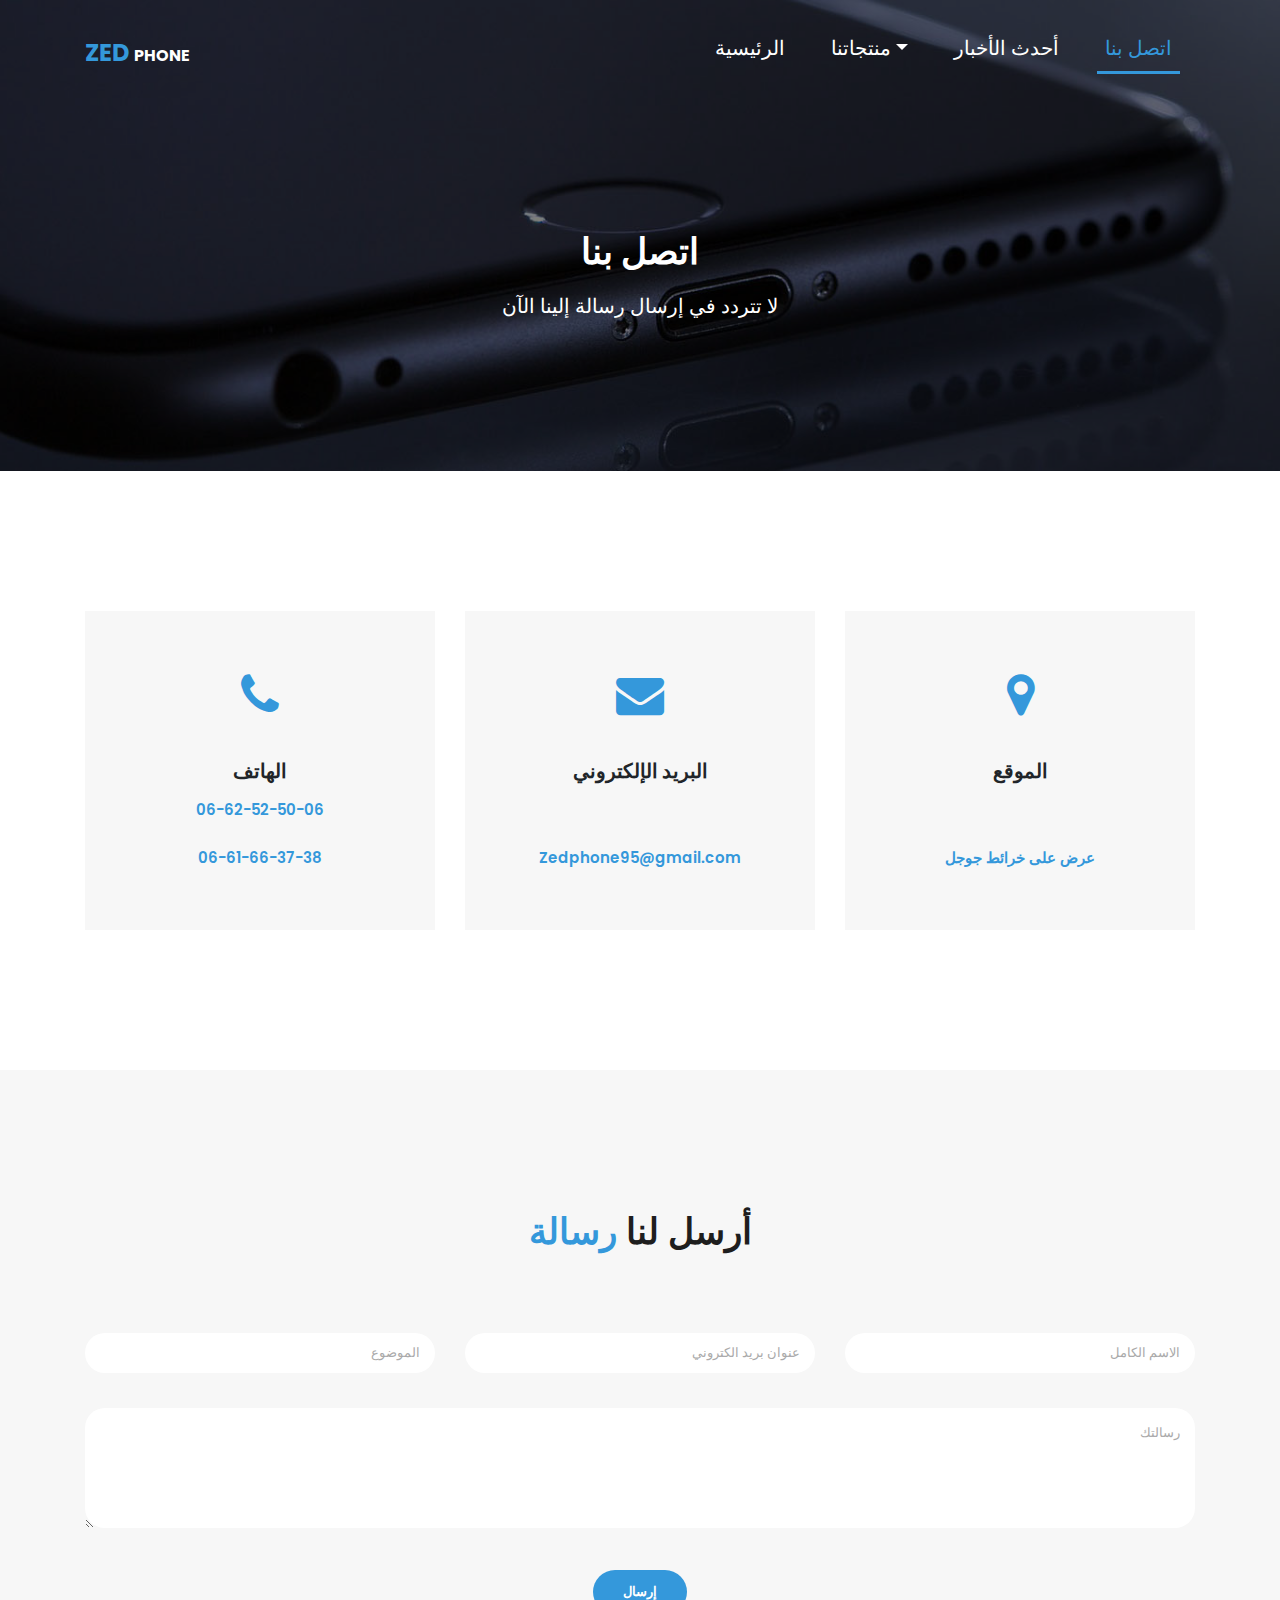
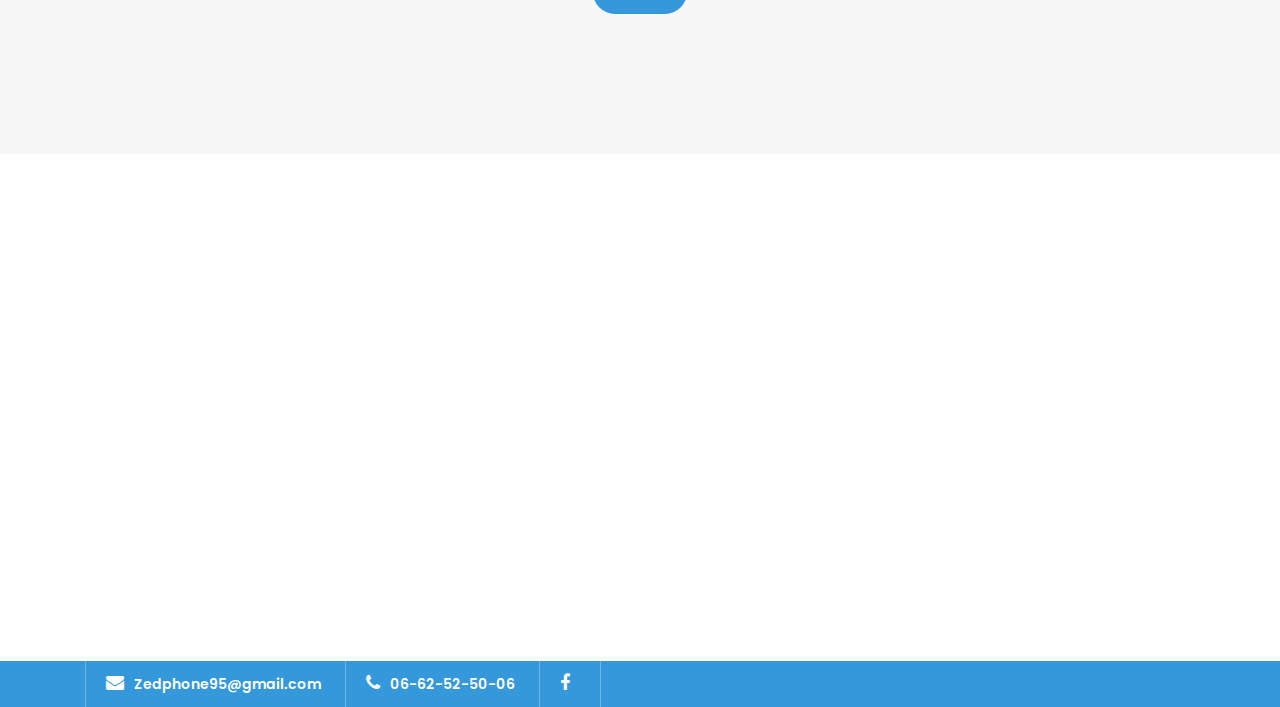
==== contact.html @ b1330746 "first commit" ====
<!DOCTYPE html>
<html lang="en">

  <head>

    <meta charset="utf-8">
    <meta name="viewport" content="width=device-width, initial-scale=1, shrink-to-fit=no">
    <meta name="description" content="">
    <meta name="author" content="">
    <link href="https://fonts.googleapis.com/css?family=Poppins:100,200,300,400,500,600,700,800,900&display=swap" rel="stylesheet">

    <title>Zed Phone-اتصل بنا-</title>

    <!-- Bootstrap core CSS -->
    <link href="vendor/bootstrap/css/bootstrap.min.css" rel="stylesheet">

    <!-- Additional CSS Files -->
    <link rel="stylesheet" href="assets/css/fontawesome.css">
    <link rel="stylesheet" href="assets/css/style.css">
    <link rel="stylesheet" href="assets/css/owl.css">
  </head>

  <body>

    <!-- ***** Preloader Start ***** -->
    <div id="preloader">
        <div class="jumper">
            <div></div>
            <div></div>
            <div></div>
        </div>
    </div>  
    <!-- ***** Preloader End ***** -->

    <!-- Header -->
  
   <!-- ***** Preloader End ***** -->

 
    <header class="">
      <nav class="navbar navbar-expand-lg">
        <div class="container">
          <a class="navbar-brand" href="index.html"><h2 ><span style="color: #3498db">Zed</span> <em> Phone</em></h2></a>
          <button class="navbar-toggler" type="button" data-toggle="collapse" data-target="#navbarResponsive" aria-controls="navbarResponsive" aria-expanded="false" aria-label="Toggle navigation">
            <span class="navbar-toggler-icon"></span>
          </button>
          <div class="collapse navbar-collapse" id="navbarResponsive" >
            <ul class="navbar-nav ml-auto" >
              <li class="nav-item ">
                <a class="nav-link" href="index.html" style="font-size: 20px;">الرئيسية
                  <span class="sr-only">(current)</span>
                </a>
              </li>
            
              <li class="nav-item dropdown">
                <a class="dropdown-toggle nav-link" data-toggle="dropdown" href="#" role="button" aria-haspopup="true" aria-expanded="false" style="font-size: 20px;">منتجاتنا</a>
              
                <div class="dropdown-menu" style="font-size: 20px;">
                    <a class="dropdown-item" href="products.html" >الهواتف</a>
                    <a class="dropdown-item" href="blog.html">اكسسوارات</a>
                    <a class="dropdown-item" href="testimonials.html">سماعات</a>
                   
                </div>
              </li>
                <li class="nav-item">
                <a class="nav-link" href="blog.html" style="font-size: 20px;">أحدث الأخبار</a>
              </li>
              <li class="nav-item active">
                <a class="nav-link" href="contact.html" style="font-size: 20px;">اتصل بنا</a>
              </li>
            </ul>
          </div>
        </div>
      </nav>
    </header>

    <!-- Page Content -->
    <div class="page-heading header-text">
      <div class="container">
        <div class="row">
          <div class="col-md-12">
            <h1>اتصل بنا</h1>
            <span style="font-size: 20px;">لا تتردد في إرسال رسالة إلينا الآن</span>
          </div>
        </div>
      </div>
    </div>

    <div class="contact-information">
      <div class="container">
        <div class="row">
          <div class="col-md-4">
            <div class="contact-item">
              <i class="fa fa-phone"></i>
              <h4>الهاتف</h4>
              <a >06-62-52-50-06 </a><br><br>
              <a >06-61-66-37-38 </a>
            </div>
          </div>
          <div class="col-md-4">
            <div class="contact-item">
              <i class="fa fa-envelope"></i>
              <h4>البريد الإلكتروني</h4>
              <br><br>
              <a >Zedphone95@gmail.com</a>

            </div>
          </div>
          <div class="col-md-4">
            <div class="contact-item">
              <i class="fa fa-map-marker"></i>
              <h4>الموقع</h4>
              <br><br>
              <a href="https://www.google.com/maps/place/ZED+PHONE/@34.8597332,5.7398382,17z/data=!3m1!4b1!4m5!3m4!1s0x12f5a762ffa3a505:0xfe3950f96c0195f0!8m2!3d34.8597288!4d5.7420322">عرض على خرائط جوجل</a>
            </div>
          </div>
        </div>
      </div>
    </div>

    <div class="callback-form contact-us">
      <div class="container">
        <div class="row">
          <div class="col-md-12">
            <div class="section-heading">
              <h2>أرسل لنا  <em> رسالة</em></h2>
            </div>
          </div>
          <div class="col-md-12">
            <div class="contact-form">
              <form id="contact" action="" method="get">
                <div class="row" dir="rtl">
                  <div class="col-lg-4 col-md-12 col-sm-12">
                    <fieldset>
                      <input name="name" type="text" class="form-control" id="name" placeholder="الاسم الكامل" required="">
                    </fieldset>
                  </div>
                  <div class="col-lg-4 col-md-12 col-sm-12">
                    <fieldset>
                      <input name="email" type="text" class="form-control" id="email" pattern="[^ @]*@[^ @]*" placeholder="عنوان بريد الكتروني" required="">
                    </fieldset>
                  </div>
                  <div class="col-lg-4 col-md-12 col-sm-12">
                    <fieldset>
                      <input name="subject" type="text" class="form-control" id="subject" placeholder="الموضوع" required="">
                    </fieldset>
                  </div>
                  <div class="col-lg-12">
                    <fieldset>
                      <textarea name="message" rows="6" class="form-control" id="message" placeholder="رسالتك" required=""></textarea>
                    </fieldset>
                  </div>
                  <div class="col-lg-12">
                    <fieldset>
                      <button type="submit" id="form-submit" class="filled-button">إرسال</button>
                    </fieldset>
                  </div>
                </div>
              </form>
            </div>
          </div>
        </div>
      </div>
    </div>

    <div id="map">
<!-- How to change your own map point
	1. Go to Google Maps
	2. Click on your location point
	3. Click "Share" and choose "Embed map" tab
	4. Copy only URL and paste it within the src="" field below
-->
<iframe src="https://www.google.com/maps/embed?pb=!1m18!1m12!1m3!1d3273.8604678403567!2d5.73983815110773!3d34.85973318209496!2m3!1f0!2f0!3f0!3m2!1i1024!2i768!4f13.1!3m3!1m2!1s0x12f5a762ffa3a505%3A0xfe3950f96c0195f0!2sZED%20PHONE!5e0!3m2!1sen!2sdz!4v1616801580311!5m2!1sen!2sdz" width="100%" height="500" style="border:0;" allowfullscreen="" loading="lazy"></iframe>
    
    </div>

    <!-- Footer Starts Here -->
    <div class="sub-header">
      <div class="container">
        <div class="row">
          <div class="col-md-8 col-xs-12">
            <ul class="left-info">
              <li><a ><i class="fa fa-envelope"></i>Zedphone95@gmail.com</a></li>
              <li><a ><i class="fa fa-phone"></i>06-62-52-50-06</a></li>
              <li><a href="https://www.facebook.com/Mobily07"><i class="fa fa-facebook"></i></a></li>
            </ul>
          </div>
      
        </div>
      </div>
    </div>

    <!-- Bootstrap core JavaScript -->
    <script src="vendor/jquery/jquery.min.js"></script>
    <script src="vendor/bootstrap/js/bootstrap.bundle.min.js"></script>

    <!-- Additional Scripts -->
    <script src="assets/js/custom.js"></script>
    <script src="assets/js/owl.js"></script>
    <script src="assets/js/slick.js"></script>
    <script src="assets/js/accordions.js"></script>

    <script language = "text/Javascript"> 
      cleared[0] = cleared[1] = cleared[2] = 0; //set a cleared flag for each field
      function clearField(t){                   //declaring the array outside of the
      if(! cleared[t.id]){                      // function makes it static and global
          cleared[t.id] = 1;  // you could use true and false, but that's more typing
          t.value='';         // with more chance of typos
          t.style.color='#fff';
          }
      }
    </script>

  </body>
</html>
---- assets/css/style.css ----
body {
  font-family: 'Poppins', sans-serif;
  overflow-x: hidden;
  text-rendering: optimizeLegibility;
  -webkit-font-smoothing: antialiased;
  -moz-osx-font-smoothing: grayscale;
}
p {
	margin-bottom: 0px;
	font-size: 14px;
	color: #666666;
	line-height: 30px;
}
a {
	text-decoration: none!important;
}
ul {
	padding: 0;
	margin: 0;
	list-style: none;
}

h1,h2,h3,h4,h5,h6 {
	margin: 0px;
}

a.filled-button {
	background-color: #3498db;
	color: #fff;
	font-size: 13px;
	text-transform: uppercase;
	font-weight: 700;
	padding: 12px 30px;
	border-radius: 30px;
	display: inline-block;
	transition: all 0.3s;
}

a.filled-button:hover {
	background-color: #fff;
	color: #3498db;
}

a.border-button {
	background-color: transparent;
	color: #fff;
	border: 2px solid #fff;
	font-size: 13px;
	text-transform: uppercase;
	font-weight: 700;
	padding: 10px 28px;
	border-radius: 30px;
	display: inline-block;
	transition: all 0.3s;
}

a.border-button:hover {
	background-color: #fff;
	color: #3498db;
}

.section-heading {
	text-align: center;
	margin-bottom: 80px;
}

.section-heading h2 {
	font-size: 36px;
	font-weight: 600;
	color: #1e1e1e;
}

.section-heading em {
	font-style: normal;
	color: #3498db;
}

.section-heading span {
	display: block;
	margin-top: 15px;
	text-transform: uppercase;
	font-size: 15px;
	color: #666;
	letter-spacing: 1px;
}

#preloader {
  overflow: hidden;
  background: #3498db;
  left: 0;
  right: 0;
  top: 0;
  bottom: 0;
  position: fixed;
  z-index: 9999999;
  color: #fff;
}

#preloader .jumper {
  left: 0;
  top: 0;
  right: 0;
  bottom: 0;
  display: block;
  position: absolute;
  margin: auto;
  width: 50px;
  height: 50px;
}

#preloader .jumper > div {
  background-color: #fff;
  width: 10px;
  height: 10px;
  border-radius: 100%;
  -webkit-animation-fill-mode: both;
  animation-fill-mode: both;
  position: absolute;
  opacity: 0;
  width: 50px;
  height: 50px;
  -webkit-animation: jumper 1s 0s linear infinite;
  animation: jumper 1s 0s linear infinite;
}

#preloader .jumper > div:nth-child(2) {
  -webkit-animation-delay: 0.33333s;
  animation-delay: 0.33333s;
}

#preloader .jumper > div:nth-child(3) {
  -webkit-animation-delay: 0.66666s;
  animation-delay: 0.66666s;
}

@-webkit-keyframes jumper {
  0% {
    opacity: 0;
    -webkit-transform: scale(0);
    transform: scale(0);
  }
  5% {
    opacity: 1;
  }
  100% {
    -webkit-transform: scale(1);
    transform: scale(1);
    opacity: 0;
  }
}

@keyframes jumper {
  0% {
    opacity: 0;
    -webkit-transform: scale(0);
    transform: scale(0);
  }
  5% {
    opacity: 1;
  }
  100% {
    opacity: 0;
  }
}

/* Sub Header Style */

.sub-header {
	background-color: #3498db;
	height: 46px;
	line-height: 46px;
}

.sub-header ul li {
	display: inline-block;
}

.sub-header ul.left-info li {
	border-left: 1px solid rgba(250,250,250,0.3);
	padding: 0px 20px;
}

.sub-header ul.left-info li:last-child {
	border-right: 1px solid rgba(250,250,250,0.3);
}

.sub-header ul.left-info li i {
	margin-right: 10px;
	font-size: 18px;
}

.sub-header ul.left-info li a {
	color: #fff;
	font-size: 14px;
	font-weight: 600;
}

.sub-header ul.right-icons {
	float: right;
}

.sub-header ul.right-icons li {
	margin-right: -4px;
	width: 46px;
	display: inline-block;
	text-align: center;
	border-right: 1px solid rgba(250,250,250,0.3);
}

.sub-header ul.right-icons li:first-child {
	border-left: 1px solid rgba(250,250,250,0.3);
}

.sub-header ul.right-icons li a {
	color: #fff;
	transition: all 0.3s;
}

.sub-header ul.right-icons li a:hover {
	opacity: 0.75;
}



/* Header Style */
header {
	position: absolute;
	z-index: 99999;
	width: 100%;
	background-color: transparent!important;
	height: 80px;
	-webkit-transition: all 0.3s ease-in-out 0s;
    -moz-transition: all 0.3s ease-in-out 0s;
    -o-transition: all 0.3s ease-in-out 0s;
    transition: all 0.3s ease-in-out 0s;
}
header .navbar {
	padding: 20px 0px;
}
.background-header .navbar {
	padding: 10px 0px;
}
.background-header {
	top: 0;
	position: fixed;
	background-color: #fff!important;
	box-shadow: 0px 1px 10px rgba(0,0,0,0.1);
}
.background-header .navbar-brand h2 {
	color: #3498db!important;
}
.background-header .navbar-nav a.nav-link {
	color: #1e1e1e!important;
}
.background-header .navbar-nav .nav-link:hover,
.background-header .navbar-nav .active>.nav-link,
.background-header .navbar-nav .nav-link.active,
.background-header .navbar-nav .nav-link.show,
.background-header .navbar-nav .show>.nav-link {
	color: #3498db!important;
}
.navbar .navbar-brand {
	float: 	left;
	margin-top: 12px;
	outline: none;
}
.navbar .navbar-brand h2 {
	color: #fff;
	text-transform: uppercase;
	font-size: 24px;
	font-weight: 700;
	-webkit-transition: all .3s ease 0s;
    -moz-transition: all .3s ease 0s;
    -o-transition: all .3s ease 0s;
    transition: all .3s ease 0s;
}
.navbar .navbar-brand h2 em {
	font-style: normal;
	font-size: 16px;
}
#navbarResponsive {
	z-index: 999;
}
.navbar-collapse {
	text-align: center;
}
.navbar .navbar-nav .nav-item {
	margin: 0px 15px;
}
.navbar .navbar-nav a.nav-link {
	text-transform: capitalize;
	font-size: 15px;
	font-weight: 300;
	letter-spacing: 0.5px;
	color: #fff;
	transition: all 0.5s;
	margin-top: 5px;
}
.navbar .navbar-nav .nav-link:hover,
.navbar .navbar-nav .active>.nav-link,
.navbar .navbar-nav .nav-link.active,
.navbar .navbar-nav .nav-link.show,
.navbar .navbar-nav .show>.nav-link {
	color: #3498db;
	border-bottom: 3px solid #3498db;
}
.navbar .navbar-toggler-icon {
	background-image: none;
}
.navbar .navbar-toggler {
	border-color: #fff;
	background-color: #fff;	
	height: 36px;
	outline: none;
	border-radius: 0px;
	position: absolute;
	right: 30px;
	top: 20px;
}
.navbar .navbar-toggler-icon:after {
	content: '\f0c9';
	color: #3498db;
	font-size: 18px;
	line-height: 26px;
	font-family: 'FontAwesome';
}



/* Banner Style */

.img-fill{
  width: 100%;
  display: block;
  overflow: hidden;
  position: relative;
  text-align: center
}
.img-fill:before {
	content: '';
	z-index: 1;
	position: absolute;
	top: 0;
	left: 0;
	bottom:0;
	right: 0;
	background-color: rgba(0,0,0,.6)
}
.Modern-Slider .text-content{
	z-index: 2;
}

.img-fill img {
  min-height: 100%;
  min-width: 100%;
  position: relative;
  display: inline-block;
  max-width: none;
}

*,
*:before,
*:after {
  -webkit-box-sizing: border-box;
  box-sizing: border-box;
  -webkit-font-smoothing: antialiased;
  -moz-osx-font-smoothing: grayscale;
}

.Grid1k {
  padding: 0 15px;
  max-width: 1200px;
  margin: auto;
}

.blocks-box,
.slick-slider {
  margin: 0;
  padding: 0!important;
}

.slick-slide {
  float: left;
  padding: 0;
}

.Modern-Slider .item .img-fill {
	background-size: cover;
	background-position: center center;
	background-repeat: no-repeat;
	height:95vh;
}

.Modern-Slider .item-1 .img-fill {
	background-image: url(../images/slider-image-1-1920x900.jpg);
}

.Modern-Slider .item-2 .img-fill {
	background-image: url(../images/slider-image-2-1920x900.jpg);
}

.Modern-Slider .item-3 .img-fill {
	background-image: url(../images/slider-image-3-1920x900.jpg);
}

.Modern-Slider .NextArrow{
  position:absolute;
  top:50%;
  right:30px;
  border:0 none;
  background-color: transparent;
  text-align:center;
  font-size: 36px;
  font-family: 'FontAwesome';
  color:#FFF;
  z-index:5;
  outline: none;
  cursor: pointer;
}

.Modern-Slider .NextArrow:before{
  content:'\f105';
}

.Modern-Slider .PrevArrow {
  position:absolute;
  top:50%;
  left:30px;
  border:0 none;
  background-color: transparent;
  text-align:center;
  font-size: 36px;
  font-family: 'FontAwesome';
  color:#FFF;
  z-index:5;
  outline: none;
  cursor: pointer;
}

.Modern-Slider .PrevArrow:before{
  content:'\f104';
}

ul.slick-dots {
  display: none!important;
}

.Modern-Slider .text-content {
	text-align: left;
  	width: 75%;
  	position: absolute;
  	top: 50%;
  	left: 50%;
  	transform: translate(-50%, -50%);
}

.Modern-Slider .item h6 {
  margin-bottom: 15px;
  font-size: 22px;
  text-transform: uppercase;
  font-weight: 700;
  letter-spacing: 1px;
  color:#3498db;
  animation:fadeOutRight 1s both;
}

.Modern-Slider .item h4 {
  margin-bottom: 30px;
  text-transform: uppercase;
  font-size: 44px;
  font-weight: 700;
  letter-spacing: 2.5px;
  color:#FFF;
  overflow:hidden;
  animation:fadeOutLeft 1s both;
}

.Modern-Slider .item p {
	max-width: 570px;
	color: #fff;
	font-size: 15px;
	font-weight: 400;
	line-height: 30px;
	margin-bottom: 40px;
}

.Modern-Slider .item a {
  margin: 0 5px;
}

.Modern-Slider .item.slick-active h6{
  animation:fadeInDown 1s both 1s;
}

.Modern-Slider .item.slick-active h4{
  animation:fadeInLeft 1s both 1.5s;
}

.Modern-Slider .item.slick-active{
  animation:Slick-FastSwipeIn 1s both;
}

.Modern-Slider .buttons {
  position: relative;
}

.Modern-Slider {background:#000;}


/* ==== Slick Slider Css Ruls === */
.slick-slider{position:relative;display:block;-webkit-user-select:none;-moz-user-select:none;-ms-user-select:none;user-select:none;-webkit-touch-callout:none;-khtml-user-select:none;-ms-touch-action:pan-y;touch-action:pan-y;-webkit-tap-highlight-color:transparent}
.slick-list{position:relative;display:block;overflow:hidden;margin:0;padding:0}
.slick-list:focus{outline:none}.slick-list.dragging{cursor:hand}
.slick-slider .slick-track,.slick-slider .slick-list{-webkit-transform:translate3d(0,0,0);-ms-transform:translate3d(0,0,0);transform:translate3d(0,0,0)}
.slick-track{position:relative;top:0;left:0;display:block}
.slick-track:before,.slick-track:after{display:table;content:''}.slick-track:after{clear:both}
.slick-loading .slick-track{visibility:hidden}
.slick-slide{display:none;float:left /* If RTL Make This Right */ ;height:100%;min-height:1px}
.slick-slide.dragging img{pointer-events:none}
.slick-initialized .slick-slide{display:block}
.slick-loading .slick-slide{visibility:hidden}
.slick-vertical .slick-slide{display:block;height:auto;border:1px solid transparent}




/* Request Form */

.request-form {
	background-color: #3498db;
	padding: 40px 0px;
	color: #fff;
}

.request-form h4 {
	font-size: 22px;
	font-weight: 600;
}

.request-form span {
	font-size: 15px;
	font-weight: 400;
	display: inline-block;
	margin-top: 10px;
}

.request-form a.border-button {
	margin-top: 12px;
	float: right;
}




/* Services */

.services {
	margin-top: 140px;
}

.service-item img {
	width: 100%;
	overflow: hidden;
}

.service-item .down-content {
	background-color: #f7f7f7;
	padding: 30px;
}

.service-item .down-content h4 {
	font-size: 20px;
	font-weight: 700;
	letter-spacing: 0.25px;
	margin-bottom: 15px;
}

.service-item .down-content p {
	margin-bottom: 20px;
}

.page-link:hover,
.page-link {
	color: #3498db;
}

.btn-primary {
	border-color: #3498db;
	background-color: #3498db;
}

.btn-primary:hover,
.btn-primary:focus,
.btn-primary:active,
.btn-primary:active:focus{
	opacity: 0.6;
	border-color: #3498db;
	background-color: #3498db;
}


/* Fun Facts */

.fun-facts {
	margin-top: 140px;
	background-image: url(../images/about-fullscreen-image-1-1920x600.jpg);
	background-position: center center;
	background-repeat: no-repeat;
	background-size: cover;
	background-attachment: fixed;
	padding: 140px 0px;
	color: #fff;
	position: relative;
}

.fun-facts .container {
	position: relative;
	z-index: 2;
}

.fun-facts:before {
	content: '';
	position: absolute;
	top: 0;
	left: 0;
	right: 0;
	bottom: 0;
	background-color: rgba(0,0,0,0.5);
	z-index: 1;
}

.fun-facts span {
	text-transform: uppercase;
	font-size: 15px;
	color: #fff;
	letter-spacing: 1px;
	margin-bottom: 10px;
	display: block;
}

.fun-facts h2 {
	font-size: 36px;
	font-weight: 600;
	margin-bottom: 35px;
}

.fun-facts em {
	font-style: normal;
	color: #3498db;
}

.fun-facts p {
	color: #fff;
	margin-bottom: 40px;
}

.fun-facts .left-content {
	margin-right: 45px;
}

.count-area-content {
	text-align: center;
	background-color: rgba(250,250,250,0.1);
	padding: 25px 30px 35px 30px;
	margin: 15px 0px;
}

.count-digit {
    margin: 5px 0px;
    color: #3498db;
    font-weight: 700;
    font-size: 36px;
}
.count-title {
    font-size: 20px;
    font-weight: 600;
    color: #fff;
    letter-spacing: 0.5px;
}



/* More Info */

.more-info {
	margin-top: 140px;
}

.more-info .left-image img {
	width: 100%;
	overflow: hidden;
}

.more-info .more-info-content {
	background-color: #f7f7f7;
}

.about-info .more-info-content {
	background-color: transparent;
}

.about-info .right-content {
	padding: 0px!important;
	margin-right: 30px;
}

.more-info .right-content {
	padding: 45px 45px 45px 30px;
}

.more-info .right-content span {
	text-transform: uppercase;
	font-size: 15px;
	color: #666;
	letter-spacing: 1px;
	margin-bottom: 10px;
	display: block;
}

.more-info .right-content h2 {
	font-size: 36px;
	font-weight: 600;
	margin-bottom: 35px;
}

.more-info .right-content em {
	font-style: normal;
	color: #3498db;
}

.more-info .right-content p {
	margin-bottom: 30px;
}


/* Testimonials Style */

.about-testimonials {
	margin-top: 0px!important;
}

.testimonials {
	margin-top: 140px;
	background-color: #f7f7f7;
	padding: 140px 0px;
}
.testimonial-item .inner-content {
	text-align: center;
	background-color: #fff;	
	padding: 30px;
	border-radius: 5px;
}
.testimonial-item p {
	font-size: 14px;
	font-weight: 400;
}
.testimonial-item h4 {
	font-size: 19px;
	font-weight: 700;
	color: #1e1e1e;
	letter-spacing: 0.5px;
	margin-bottom: 0px;
}
.testimonial-item span {
	display: inline-block;
	margin-top: 8px;
	font-weight: 600;
	font-size: 14px;
	color: #3498db;
}
.testimonial-item img {
	max-width: 60px;
	border-radius: 50%;
	margin: 25px auto 0px auto;
}




/* Call Back Style */

.callback-services {
	border-top: 1px solid #eee;
	padding-top: 140px;
}

.contact-us {
	background-color: #f7f7f7;
	padding: 140px 0px;
}

.contact-us .contact-form {
	background-color: transparent!important;
	padding: 0!important;
}

.callback-form {
	margin-top: 140px;
}

.callback-form .contact-form {
	background-color: #3498db;
	padding: 60px;
	border-radius: 5px;
	text-align: center;
}

.callback-form .contact-form select,
.callback-form .contact-form input {
	border-radius: 20px;
	height: 40px;
	line-height: 40px;
	display: inline-block;
	padding: 0px 15px;
	color: #6a6a6a;
	font-size: 13px;
	text-transform: none;
	box-shadow: none;
	border: none;
	margin-bottom: 35px;
}

.callback-form .contact-form select:focus,
.callback-form .contact-form input:focus {
	outline: none;
	box-shadow: none;
	border: none;
}

.callback-form .contact-form textarea {
	border-radius: 20px;
	height: 120px;
	max-height: 200px;
	min-height: 120px;
	display: inline-block;
	padding: 15px;
	color: #6a6a6a;
	font-size: 13px;
	text-transform: none;
	box-shadow: none;
	border: none;
	margin-bottom: 35px;
}

.callback-form .contact-form textarea:focus {
	outline: none;
	box-shadow: none;
	border: none;
}

.callback-form .contact-form ::-webkit-input-placeholder { /* Edge */
  color: #aaa;
}
.callback-form .contact-form :-ms-input-placeholder { /* Internet Explorer 10-11 */
  color: #aaa;
}
.callback-form .contact-form ::placeholder {
  color: #aaa;
}

.callback-form .contact-form button.border-button {
	background-color: transparent;
	color: #fff;
	border: 2px solid #fff;
	font-size: 13px;
	text-transform: uppercase;
	font-weight: 700;
	padding: 10px 28px;
	border-radius: 30px;
	display: inline-block;
	transition: all 0.3s;
	outline: none;
	box-shadow: none;
	text-shadow: none;
	cursor: pointer;
}

.callback-form .contact-form button.border-button:hover {
	background-color: #fff;
	color: #3498db;
}

.contact-us .contact-form button.filled-button {
	background-color: #3498db;
	color: #fff;
	border: none;
	font-size: 13px;
	text-transform: uppercase;
	font-weight: 700;
	padding: 12px 30px;
	border-radius: 30px;
	display: inline-block;
	transition: all 0.3s;
	outline: none;
	box-shadow: none;
	text-shadow: none;
	cursor: pointer;
}

.contact-us .contact-form button.filled-button:hover {
	background-color: #fff;
	color: #3498db;
}



/* Partners Style */

.contact-partners {
	margin-top: -8px!important;
}

.partners {
	margin-top: 140px;
	background-color: #f7f7f7;
	padding: 60px 0px;
}

.partners .owl-item {
	text-align: center;
	cursor: pointer;
}

.partners .partner-item img {
	max-width: 156px;
	margin: auto;
}



/* Footer Style */

footer {
	background-color: #232323;
	padding: 80px 0px;
	color: #fff;
}

footer h4 {
	color: #fff;
	font-size: 20px;
	font-weight: 600;
	letter-spacing: 0.25px;
	margin-bottom: 35px;
}
footer p {
	color: #fff;
}

footer ul.social-icons {
	margin-top: 25px;
}

footer ul.social-icons li {
	display: inline-block;
	margin-right: 5px;
}

footer ul.social-icons li:last-child {
	margin-right: 0px;
}

footer ul.social-icons li a {
	width: 34px;
	height: 34px;
	display: inline-block;
	line-height: 34px;
	text-align: center;
	background-color: #fff;
	color: #232323;
	border-radius: 50%;
	transition: all 0.3s;
}

footer ul.social-icons li a:hover {
	background-color: #3498db;
}

footer ul.menu-list li {
	margin-bottom: 13px;
}

footer ul.menu-list li:last-child {
	margin-bottom: 0px;
}

footer ul.menu-list li a {
	font-size: 14px;
	color: #fff;
	transition: all 0.3s;
}

footer ul.menu-list li a:hover {
	color: #3498db;
}

footer .contact-form input {
	border-radius: 20px;
	height: 40px;
	line-height: 40px;
	display: inline-block;
	padding: 0px 15px;
	color: #aaa!important;
	background-color: #343434;
	font-size: 13px;
	text-transform: none;
	box-shadow: none;
	border: none;
	margin-bottom: 15px;
}

footer .contact-form input:focus {
	outline: none;
	box-shadow: none;
	border: none;
	background-color: #343434;
}

footer .contact-form textarea {
	border-radius: 20px;
	height: 120px;
	max-height: 200px;
	min-height: 120px;
	display: inline-block;
	padding: 15px;
	color: #aaa!important;
	background-color: #343434;
	font-size: 13px;
	text-transform: none;
	box-shadow: none;
	border: none;
	margin-bottom: 15px;
}

footer .contact-form textarea:focus {
	outline: none;
	box-shadow: none;
	border: none;
	background-color: #343434;
}

footer .contact-form ::-webkit-input-placeholder { /* Edge */
  color: #aaa;
}
footer .contact-form :-ms-input-placeholder { /* Internet Explorer 10-11 */
  color: #aaa;
}
footer .contact-form ::placeholder {
  color: #aaa;
}

footer .contact-form button.filled-button {
	background-color: transparent;
	color: #fff;
	background-color: #3498db;
	border: none;
	font-size: 13px;
	text-transform: uppercase;
	font-weight: 700;
	padding: 12px 30px;
	border-radius: 30px;
	display: inline-block;
	transition: all 0.3s;
	outline: none;
	box-shadow: none;
	text-shadow: none;
	cursor: pointer;
}

footer .contact-form button.filled-button:hover {
	background-color: #fff;
	color: #3498db;
}



/* Sub-footer Style */

.sub-footer {
	background-color: #343434;
	text-align: center;
	padding: 25px 0px;
}

.sub-footer p {
	color: #fff;
	font-weight: 300;
	letter-spacing: 0.5px;
}

.sub-footer a {
	color: #fff;
}


.page-heading {
	text-align: center;
	background-image: url(../images/banner-image-1-1920x500.jpg);
	background-position: center center;
	background-repeat: no-repeat;
	background-size: cover;
	padding: 230px 0px 150px 0px;
	color: #fff;
	position: relative;
}
.page-heading .container {
	position: relative;
	z-index: 2;
}

.page-heading:before {
	content: '';
	position: absolute;
	top: 0;
	left: 0;
	right: 0;
	bottom: 0;
	background-color: rgba(0,0,0,0.5);
	z-index: 1;
}

.page-heading h1 {
	text-transform: capitalize;
	font-size: 36px;
	font-weight: 700;
	letter-spacing: 2px;
	margin-bottom: 18px;
}

.page-heading span {
	font-size: 15px;
	text-transform: uppercase;
	letter-spacing: 1px;
	color: #fff;
	display: block;
}


/* team */

.team {
	background-color: #f7f7f7;
	margin-top: 140px;
	margin-bottom: -140px;
	padding: 120px 0px;
}

.team-item img {
	width: 100%;
	overflow: hidden;
}

.team-item .down-content {
	background-color: #fff;
	padding: 30px;
}

.team-item .down-content h4 {
	font-size: 20px;
	font-weight: 700;
	letter-spacing: 0.25px;
	margin-bottom: 10px;
}

.team-item .down-content span {
	color: #3498db;
	font-weight: 600;
	font-size: 14px;
	display: block;
	margin-bottom: 15px;
}

.team-item .down-content p {
	margin-bottom: 20px;
}


/* Single Service */

.single-services {
	margin-top: 140px;
}

#tabs ul {
  margin: 0;
  padding: 0;
}
#tabs ul li {
  margin-bottom: 10px;
  display: inline-block;
  width: 100%;
}
#tabs ul li:last-child {
  margin-bottom: 0px;
}
#tabs ul li a {
	text-transform: capitalize;
	width: 100%;
	padding: 20px;
	display: inline-block;
	background-color: #3498db;
  	font-size: 18px;
  	color: #121212;
  	letter-spacing: 0.5px;
  	font-weight: 700;
  	transition: all 0.3s;
}
#tabs ul li a i {
	float: right;
	margin-top: 5px;
}
#tabs ul .ui-tabs-active span {
  background: #faf5b2;
  border: #faf5b2;
  line-height: 90px;
  border-bottom: none;
}
#tabs ul .ui-tabs-active a {
  color: #fff;
}
#tabs ul .ui-tabs-active span {
  color: #1e1e1e;
}
.tabs-content {
	margin-left: 30px;
  text-align: left;
  display: inline-block;
  transition: all 0.3s;
}
.tabs-content img {
	max-width: 100%;
	overflow: hidden;
}
.tabs-content h4 {
	font-size: 20px;
	font-weight: 700;
	letter-spacing: 0.25px;
	margin-bottom: 15px;
	margin-top: 30px;
}
.tabs-content h4 a {
	color: inherit;	
}
.tabs-content p {
  font-size: 14px;
  color: #7a7a7a;
  margin-bottom: 0px;
}

.dropdown-item.active, 
.dropdown-item:active {
	background-color: #3498db;
}

/* Contact Information */

.contact-information {
	margin-top: 140px;
}

.contact-information .contact-item {
	padding: 60px 30px;
	background-color: #f7f7f7;
	text-align: center;
}

.contact-information .contact-item i {
	color: #3498db;
	font-size: 48px;
	margin-bottom: 40px;
}

.contact-information .contact-item h4 {
	font-size: 20px;
	font-weight: 700;
	letter-spacing: 0.25px;
	margin-bottom: 15px;
}

.contact-information .contact-item p {
	margin-bottom: 20px;
}

.contact-information .contact-item a {
	font-weight: 600;
	color: #3498db;
	font-size: 15px;
}




/* Responsive Style */
@media (max-width: 768px) {
	.sub-header {
		display: none;
	}
	.Modern-Slider .item h6 {
	  margin-bottom: 15px;
	  font-size: 18px;
	}
	.Modern-Slider .item h4 {
	  margin-bottom: 25px;
	  font-size: 28px;
	  line-height: 36px;
	  letter-spacing: 1px;
	}
	.Modern-Slider .item p {
		max-width: 570px;
		line-height: 25px;
		margin-bottom: 30px;
	}
	.Modern-Slider .NextArrow{
	  right:5px;
	}
	.Modern-Slider .PrevArrow {
	  left:5px;
	}
	.request-form {
		text-align: center;
	}
	.request-form a.border-button {
		float: none;
		margin-top: 30px;
	}
	.services .service-item {
		margin-bottom: 30px;
	}
	.fun-facts .left-content {
		margin-right: 0px;
		margin-bottom: 30px;
	}
	.more-info .right-content  {
		padding: 30px;
	}
	footer {
		padding: 80px 0px 20px 0px;
	}
	footer .footer-item {
		border-bottom: 1px solid #343434;
		margin-bottom: 30px;
		padding-bottom: 30px;
	}
	footer .last-item {
		border-bottom: none;
	}
	.about-info .right-content {
		margin-right: 0px;
		margin-bottom: 30px;
	}
	.team .team-item {
		margin-bottom: 30px;
	}
	.tabs-content {
		margin-left: 0px;
		margin-top: 30px;
	}
	.contact-item {
		margin-bottom: 30px;
	}
}

@media (max-width: 992px) {
	.navbar .navbar-brand {
		position: absolute;
		left: 30px;
		top: 10px;
	}
	.navbar .navbar-brand {
		width: auto;
	}
	.navbar:after {
		display: none;
	}
	#navbarResponsive {
	    z-index: 99999;
	    position: absolute;
	    top: 80px;
	    left: 0;
	    width: 100%;
	    text-align: center;
	    background-color: #fff;
	    box-shadow: 0px 10px 10px rgba(0,0,0,0.1);
	}
	.navbar .navbar-nav .nav-item {
		border-bottom: 1px solid #eee;
	}
	.navbar .navbar-nav .nav-item:last-child {
		border-bottom: none;
	}
	.navbar .navbar-nav a.nav-link {
		padding: 15px 0px;
		color: #1e1e1e!important;
	}
	.navbar .navbar-nav .nav-link:hover,
	.navbar .navbar-nav .active>.nav-link,
	.navbar .navbar-nav .nav-link.active,
	.navbar .navbar-nav .nav-link.show,
	.navbar .navbar-nav .show>.nav-link {
		color: #3498db!important;
		border-bottom: none!important;
	}
}

h5 a { color: #3498db; } 
h5 a:hover { color: inherit; }
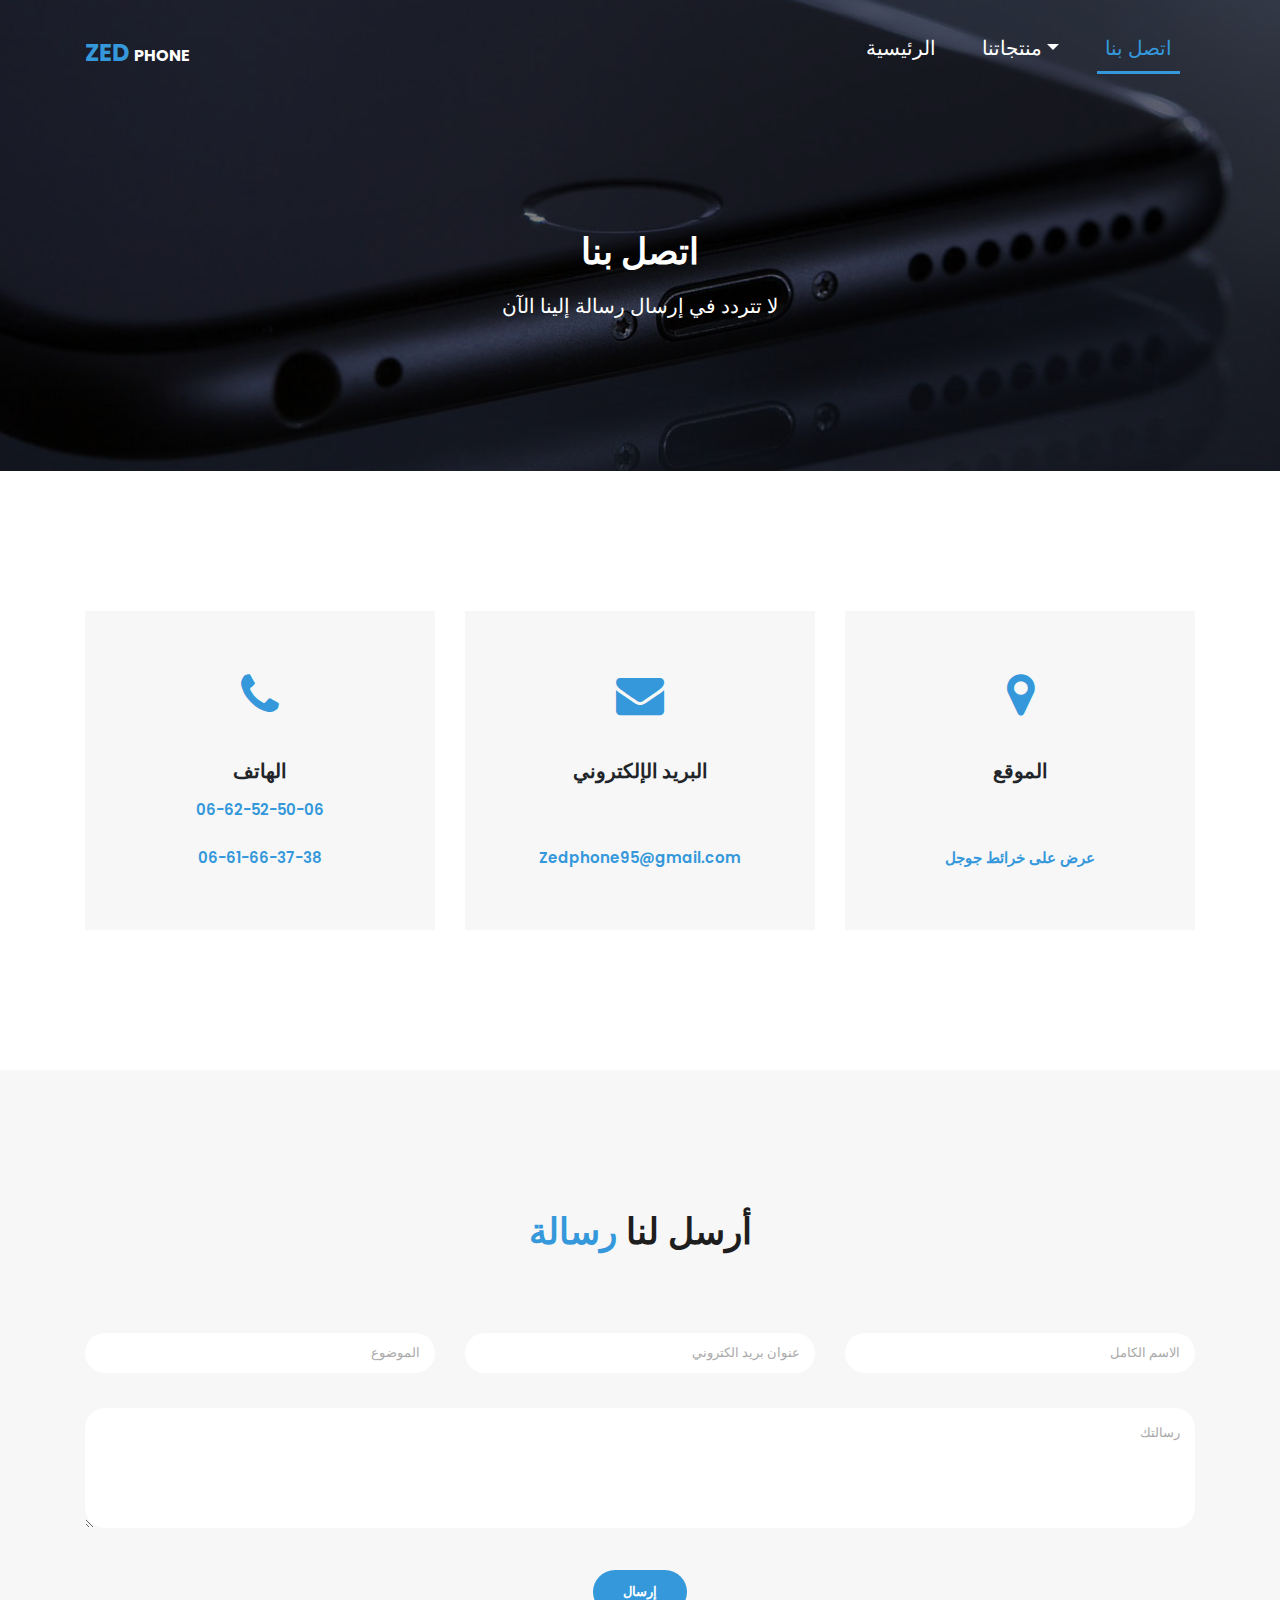
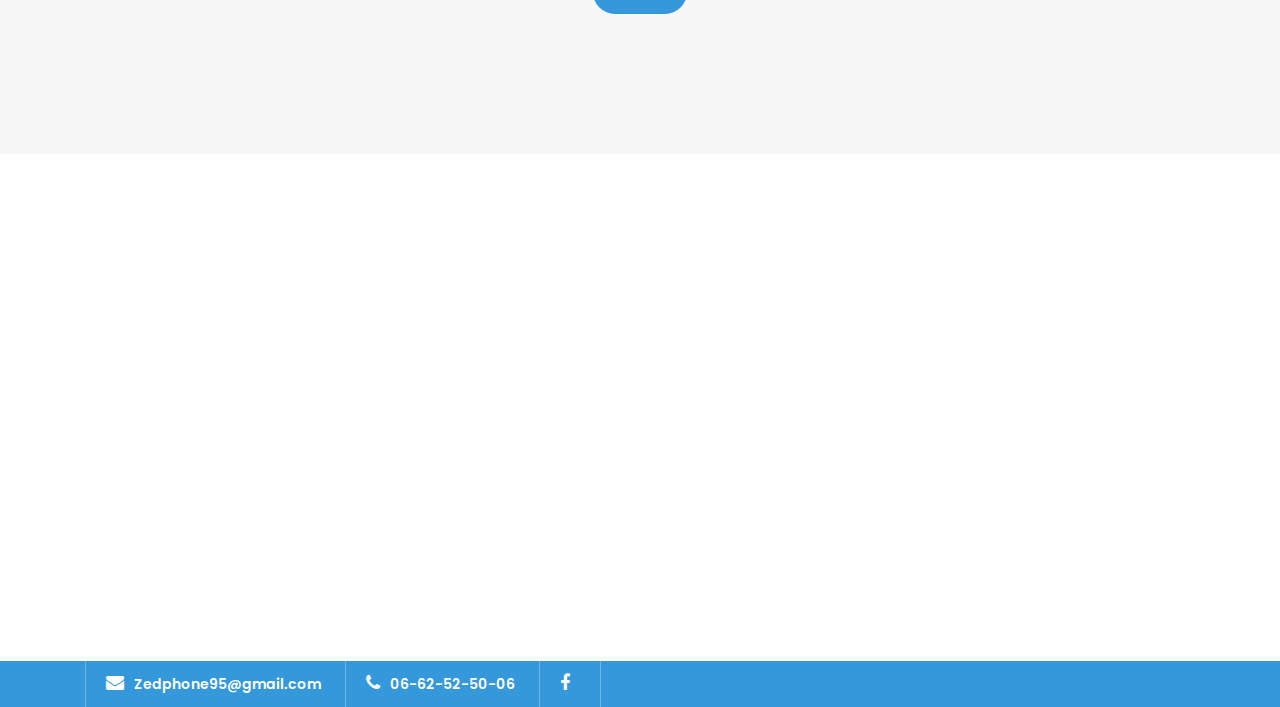
==== commit f54f5005: "Update contact.html" ====
--- a/contact.html
+++ b/contact.html
@@ -62,9 +62,7 @@
                    
                 </div>
               </li>
-                <li class="nav-item">
-                <a class="nav-link" href="blog.html" style="font-size: 20px;">أحدث الأخبار</a>
-              </li>
+           
               <li class="nav-item active">
                 <a class="nav-link" href="contact.html" style="font-size: 20px;">اتصل بنا</a>
               </li>
@@ -212,4 +210,4 @@
     </script>
 
   </body>
-</html>+</html>
